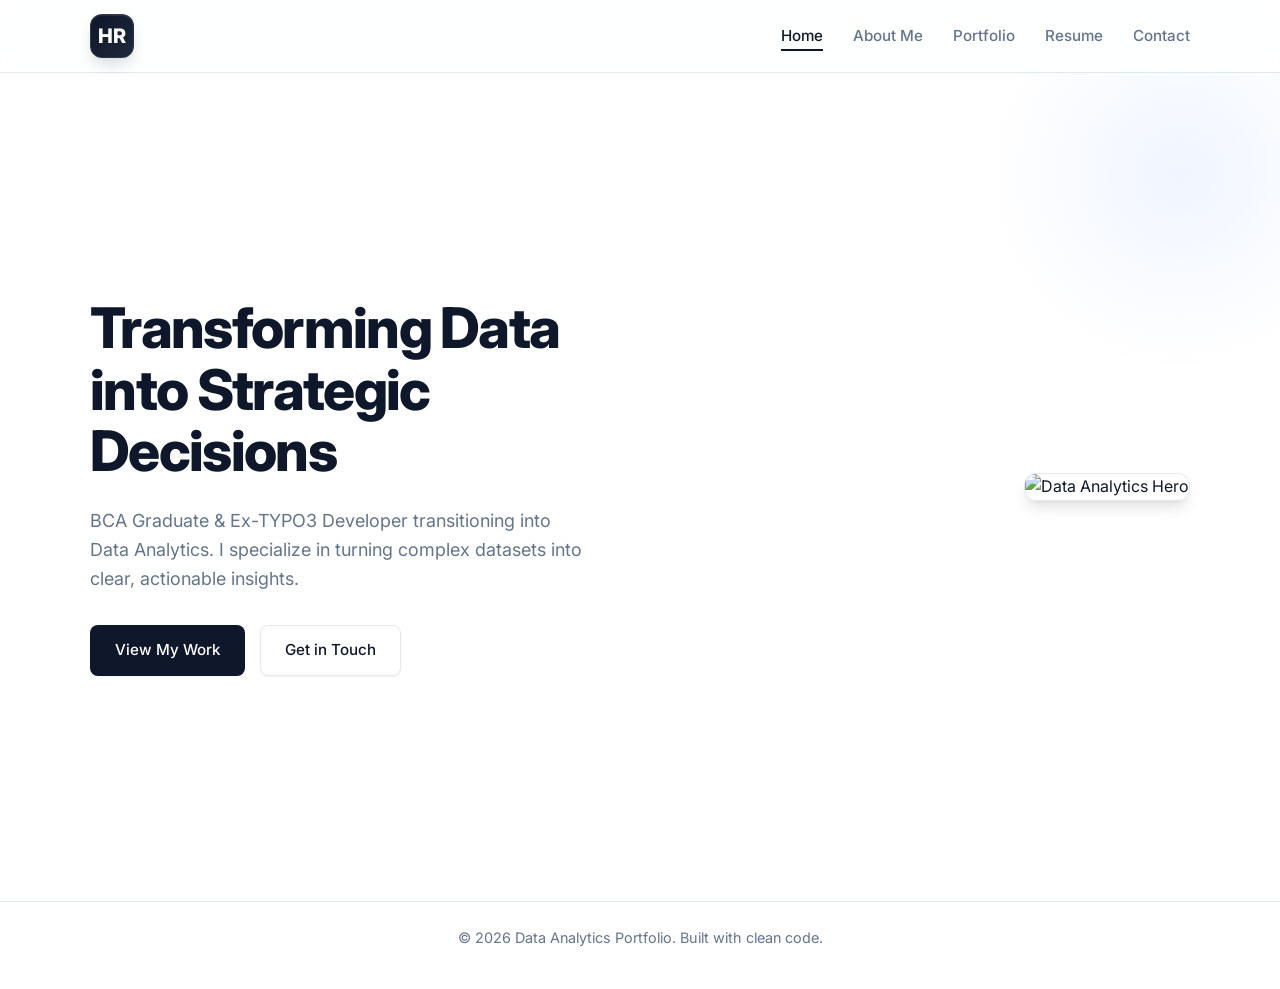
==== index.html @ 183b6f22 "Add files via upload" ====
<!DOCTYPE html>
<html lang="en">
<head>
    <meta charset="UTF-8">
    <meta name="viewport" content="width=device-width, initial-scale=1.0">
    <title>Harry Portfolio | Home</title>
    <link rel="stylesheet" href="/style.css">
    <link rel="stylesheet" href="https://cdnjs.cloudflare.com/ajax/libs/font-awesome/6.4.0/css/all.min.css">
    <link href="https://fonts.googleapis.com/css2?family=Inter:wght@300;400;500;600;700;800&display=swap" rel="stylesheet">
</head>
<body>
    <!-- Header & Nav -->
    <header>
        <div class="container header-container">
            <a href="index.html" class="logo" aria-label="Home"><div class="logo-monogram">HR</div></a>
            <nav>
                <ul class="nav-links">
                    <li><a href="index.html">Home</a></li>
                    <li><a href="about.html">About Me</a></li>
                    <li><a href="portfolio.html">Portfolio</a></li>
                    <li><a href="resume.html">Resume</a></li>
                    <li><a href="contact.html">Contact</a></li>
                </ul>
                <div class="hamburger">
                    <i class="fas fa-bars"></i>
                </div>
            </nav>
        </div>
    </header>

    <!-- Main Content -->
    <main>
        <!-- Home Section -->
        <section id="home" class="hero">
            <div class="container hero-content">
                <div class="hero-text">
                    <h1>Transforming Data into Strategic Decisions</h1>
                    <p>BCA Graduate & Ex-TYPO3 Developer transitioning into Data Analytics. I specialize in turning complex datasets into clear, actionable insights.</p>
                    <div style="display: flex; gap: 15px; margin-top: 20px;">
                        <a href="portfolio.html" class="btn btn-primary">View My Work</a>
                        <a href="contact.html" class="btn btn-outline">Get in Touch</a>
                    </div>
                </div>
                <div class="hero-image">
                    <!-- Placeholder for Midjourney Hero Image -->
                    <img src="https://images.unsplash.com/photo-1551288049-bebda4e38f71?ixlib=rb-4.0.3&auto=format&fit=crop&w=800&q=80" alt="Data Analytics Hero" referrerpolicy="no-referrer">
                </div>
            </div>
        </section>
    </main>

    <!-- Footer -->
    <footer>
        <div class="container">
            <p>&copy; 2026 Data Analytics Portfolio. Built with clean code.</p>
        </div>
    </footer>

    <script src="/script.js"></script>
</body>
</html>
---- style.css ----
/* CSS Variables for Theme - Clean, Professional Light Theme */
:root {
    --primary-color: #0F172A; /* Slate 900 - Very Deep Blue */
    --secondary-color: #3B82F6; /* Blue 500 */
    --accent-color: #0EA5E9; /* Sky 500 */
    --text-main: #0F172A; /* Slate 900 */
    --text-muted: #64748B; /* Slate 500 */
    --bg-main: #F8FAFC; /* Slate 50 */
    --bg-alt: #FFFFFF; /* Pure White */
    --border-color: #E2E8F0; /* Slate 200 */
    --transition: all 0.3s cubic-bezier(0.4, 0, 0.2, 1);
    
    /* Modern, softer shadows */
    --shadow-sm: 0 1px 2px 0 rgb(0 0 0 / 0.05);
    --shadow-md: 0 4px 6px -1px rgb(0 0 0 / 0.1), 0 2px 4px -2px rgb(0 0 0 / 0.1);
    --shadow-lg: 0 10px 15px -3px rgb(0 0 0 / 0.1), 0 4px 6px -4px rgb(0 0 0 / 0.1);
    --shadow-float: 0 20px 25px -5px rgb(0 0 0 / 0.1), 0 8px 10px -6px rgb(0 0 0 / 0.1);
}

/* Base Styles */
* {
    margin: 0;
    padding: 0;
    box-sizing: border-box;
}

body {
    font-family: 'Inter', -apple-system, BlinkMacSystemFont, "Segoe UI", Roboto, Helvetica, Arial, sans-serif;
    background-color: var(--bg-main);
    color: var(--text-main);
    line-height: 1.6;
    display: flex;
    flex-direction: column;
    min-height: 100vh;
    -webkit-font-smoothing: antialiased;
    -moz-osx-font-smoothing: grayscale;
}

main {
    flex: 1;
}

.container {
    width: 90%;
    max-width: 1100px;
    margin: 0 auto;
}

a {
    text-decoration: none;
    color: var(--secondary-color);
    transition: var(--transition);
}

a:hover {
    color: var(--primary-color);
}

img {
    max-width: 100%;
    height: auto;
    display: block;
}

h1, h2, h3, h4 {
    color: var(--text-main);
    font-weight: 700;
    line-height: 1.2;
    letter-spacing: -0.025em;
}

p {
    margin-bottom: 1rem;
    color: var(--text-muted);
}

/* Typography Scale */
h1 { font-size: 2.5rem; }
h2 { font-size: 2rem; margin-bottom: 1.5rem; }
h3 { font-size: 1.5rem; margin-bottom: 1rem; }
h4 { font-size: 1.25rem; margin-bottom: 0.5rem; }

section {
    padding: 80px 0;
}

/* Page Headers (e.g., About, Portfolio, Contact) */
.page-header {
    background-color: var(--bg-alt);
    color: var(--text-main);
    padding: 35px 0 25px;
    text-align: center;
    margin-bottom: 30px;
    border-bottom: 1px solid var(--border-color);
}

.page-header h1 {
    font-size: 2.2rem;
    font-weight: 800;
    color: var(--primary-color);
    margin-bottom: 8px;
}

.page-header p {
    font-size: 1.05rem;
    color: var(--text-muted);
    max-width: 700px;
    margin: 0 auto;
}


/* Buttons */
.btn {
    display: inline-flex;
    align-items: center;
    justify-content: center;
    padding: 12px 24px;
    border-radius: 8px;
    font-weight: 500;
    font-size: 0.95rem;
    cursor: pointer;
    transition: var(--transition);
    text-align: center;
}

.btn i {
    margin-right: 8px;
}

.btn-primary {
    background-color: var(--primary-color);
    color: var(--bg-alt);
    box-shadow: var(--shadow-sm);
    border: 1px solid transparent;
}

.btn-primary:hover {
    background-color: #1E293B; /* Slightly lighter than slate 900 */
    color: var(--bg-alt);
    transform: translateY(-2px);
    box-shadow: var(--shadow-md);
}

.btn-outline {
    background-color: var(--bg-alt);
    color: var(--text-main);
    border: 1px solid var(--border-color);
    box-shadow: var(--shadow-sm);
}

.btn-outline:hover {
    background-color: var(--bg-main);
    border-color: #CBD5E1;
    transform: translateY(-2px);
    box-shadow: var(--shadow-md);
}

/* Header & Navigation */
header {
    background-color: rgba(255, 255, 255, 0.85); /* Slightly transparent */
    backdrop-filter: blur(12px); /* Blurred frosted glass effect */
    -webkit-backdrop-filter: blur(12px);
    border-bottom: 1px solid var(--border-color);
    position: sticky;
    top: 0;
    z-index: 1000;
}

.header-container {
    display: flex;
    justify-content: space-between;
    align-items: center;
    height: 72px;
}

.logo {
    display: inline-block;
    transition: var(--transition);
    text-decoration: none;
}

.logo:hover {
    transform: translateY(-2px);
}

.logo-monogram {
    display: flex;
    align-items: center;
    justify-content: center;
    width: 44px;
    height: 44px;
    background: linear-gradient(135deg, var(--primary-color) 0%, #1E293B 100%);
    color: #ffffff;
    border-radius: 12px;
    font-size: 1.25rem;
    font-weight: 800;
    letter-spacing: 0.5px;
    box-shadow: 0 8px 16px -4px rgba(15, 23, 42, 0.2), inset 0 1px 1px rgba(255, 255, 255, 0.1);
    border: 1px solid rgba(255, 255, 255, 0.1);
    position: relative;
    overflow: hidden;
}

.logo-monogram::after {
    content: '';
    position: absolute;
    top: 0;
    left: -100%;
    width: 50%;
    height: 100%;
    background: linear-gradient(90deg, transparent, rgba(255,255,255,0.2), transparent);
    transform: skewX(-20deg);
    transition: left 0.5s ease;
}

.logo:hover .logo-monogram::after {
    left: 150%;
}


.nav-links {
    display: flex;
    gap: 30px;
    list-style: none;
}

.nav-links a {
    font-size: 0.95rem;
    font-weight: 500;
    color: var(--text-muted);
    position: relative;
    padding: 4px 0;
}

.nav-links a::after {
    content: '';
    position: absolute;
    bottom: -2px;
    left: 0;
    width: 0%;
    height: 2px;
    background-color: var(--primary-color);
    transition: var(--transition);
}

.nav-links a:hover, .nav-links a.active {
    color: var(--primary-color);
}

.nav-links a:hover::after, .nav-links a.active::after {
    width: 100%;
}

.hamburger {
    display: none;
    font-size: 1.5rem;
    cursor: pointer;
    color: var(--text-main);
}

/* Hero Section */
.hero {
    min-height: calc(100vh - 72px);
    display: flex;
    align-items: center;
    background: var(--bg-alt);
    position: relative;
    overflow: hidden;
}

/* Subtle modern background accent */
.hero::before {
    content: '';
    position: absolute;
    top: -100px;
    right: -100px;
    width: 400px;
    height: 400px;
    border-radius: 50%;
    background: radial-gradient(circle, rgba(59, 130, 246, 0.08) 0%, rgba(255,255,255,0) 70%);
    z-index: 0;
}

.hero-content {
    display: flex;
    align-items: center;
    justify-content: space-between;
    gap: 60px;
    position: relative;
    z-index: 1;
}

.hero-text {
    flex: 1;
}

.hero-text h1 {
    font-size: 3.5rem;
    line-height: 1.1;
    margin-bottom: 24px;
    color: var(--primary-color);
    font-weight: 800;
    letter-spacing: -0.03em;
}

.hero-text p {
    font-size: 1.125rem;
    color: var(--text-muted);
    margin-bottom: 32px;
    max-width: 500px;
}

.hero-image {
    flex: 1;
    display: flex;
    justify-content: flex-end;
}

.hero-image img {
    border-radius: 12px;
    box-shadow: var(--shadow-lg);
    max-height: 500px;
    object-fit: cover;
    border: 1px solid var(--border-color);
}

/* About Section */
.about-grid {
    display: flex;
    align-items: center;
    gap: 60px;
}

.about-image {
    flex: 1;
}

.about-image img {
    width: 100%;
    border-radius: 12px;
    box-shadow: var(--shadow-md);
    border: 1px solid var(--border-color);
}

.about-text {
    flex: 1;
}

.about-text h3 {
    margin-top: 20px;
}

.skills-list {
    list-style: none;
    display: flex;
    flex-wrap: wrap;
    gap: 12px;
    margin-top: 15px;
    margin-bottom: 30px;
}

.skills-list li {
    display: flex;
    align-items: center;
    gap: 8px;
    font-weight: 500;
    font-size: 0.9rem;
    background: var(--bg-alt);
    padding: 8px 16px;
    border-radius: 6px;
    border: 1px solid var(--border-color);
    box-shadow: var(--shadow-sm);
    transition: var(--transition);
}

.skills-list li:hover {
    transform: translateY(-2px);
    box-shadow: var(--shadow-md);
    border-color: #CBD5E1;
}

.skills-list i {
    color: var(--secondary-color);
}

/* Portfolio/Grid */
.grid {
    display: grid;
    grid-template-columns: repeat(auto-fit, minmax(280px, 1fr));
    gap: 30px;
}

.card {
    background: var(--bg-alt);
    border-radius: 12px;
    overflow: hidden;
    transition: var(--transition);
    border: 1px solid var(--border-color);
    display: flex;
    flex-direction: column;
    box-shadow: var(--shadow-sm);
}

.card:hover {
    transform: translateY(-4px);
    box-shadow: var(--shadow-lg);
    border-color: #CBD5E1;
}

.card img {
    width: 100%;
    height: 200px;
    object-fit: cover;
    border-bottom: 1px solid var(--border-color);
    transition: transform 0.5s ease;
}

.card:hover img {
    transform: scale(1.03);
}

.card-img-wrapper {
    overflow: hidden;
}

.card-content {
    padding: 24px;
    flex: 1;
    display: flex;
    flex-direction: column;
}

.card-content h3 {
    font-size: 1.25rem;
    margin-bottom: 12px;
}

.tags {
    margin-top: auto;
    display: flex;
    flex-wrap: wrap;
    gap: 8px;
    padding-top: 15px;
}

.tags span {
    background-color: var(--bg-main);
    color: var(--text-muted);
    font-size: 0.8rem;
    font-weight: 500;
    padding: 4px 10px;
    border-radius: 4px;
    border: 1px solid var(--border-color);
}

/* Resume/Timeline */
.resume-grid {
    display: grid;
    grid-template-columns: repeat(auto-fit, minmax(280px, 1fr));
    gap: 50px;
}

.timeline {
    border-left: 2px solid var(--border-color);
    padding-left: 30px;
    margin-top: 20px;
}

.timeline-item {
    position: relative;
    margin-bottom: 30px;
    background: var(--bg-alt);
    padding: 24px;
    border-radius: 12px;
    box-shadow: var(--shadow-sm);
    border: 1px solid var(--border-color);
    transition: var(--transition);
}

.timeline-item:hover {
    transform: translateY(-2px);
    box-shadow: var(--shadow-md);
    border-color: #CBD5E1;
}

.timeline-item::before {
    content: '';
    position: absolute;
    left: -37px;
    top: 28px;
    width: 12px;
    height: 12px;
    border-radius: 50%;
    background: var(--bg-alt);
    border: 3px solid var(--secondary-color);
}

.timeline-item h4 {
    color: var(--primary-color);
    font-size: 1.15rem;
}

.timeline-item .company {
    font-weight: 600;
    color: var(--text-main);
    margin-bottom: 4px;
    font-size: 0.95rem;
}

.timeline-item .date {
    font-size: 0.85rem;
    color: var(--text-muted);
    margin-bottom: 15px;
    display: inline-block;
    background: var(--bg-main);
    padding: 2px 8px;
    border-radius: 4px;
    border: 1px solid var(--border-color);
}

.timeline-item p, .timeline-item ul {
    font-size: 0.95rem;
}

/* Contact Section */
.contact-grid {
    display: grid;
    grid-template-columns: 1fr 2fr;
    gap: 50px;
}

.contact-info {
    display: flex;
    flex-direction: column;
    gap: 20px;
}

.contact-card {
    background: var(--bg-alt);
    padding: 24px;
    border-radius: 12px;
    text-align: center;
    border: 1px solid var(--border-color);
    transition: var(--transition);
    box-shadow: var(--shadow-sm);
}

.contact-card:hover {
    transform: translateY(-4px);
    box-shadow: var(--shadow-md);
    border-color: #CBD5E1;
}

.contact-card i {
    font-size: 1.8rem;
    color: var(--secondary-color);
    margin-bottom: 16px;
}

.contact-card h4 {
    font-size: 1.1rem;
    color: var(--text-main);
}

.contact-card p, .contact-card a {
    color: var(--text-muted);
    font-size: 0.95rem;
}

.contact-form {
    background: var(--bg-alt);
    padding: 40px;
    border-radius: 12px;
    border: 1px solid var(--border-color);
    box-shadow: var(--shadow-sm);
    transition: var(--transition);
}

.contact-form:hover {
    box-shadow: var(--shadow-md);
}

.form-group {
    margin-bottom: 20px;
}

.form-group label {
    display: block;
    margin-bottom: 8px;
    font-weight: 500;
    color: var(--text-main);
    font-size: 0.9rem;
}

.form-group input,
.form-group textarea {
    width: 100%;
    padding: 12px 16px;
    border: 1px solid var(--border-color);
    border-radius: 8px;
    font-family: inherit;
    font-size: 1rem;
    background-color: var(--bg-main);
    color: var(--text-main);
    transition: var(--transition);
}

.form-group input:focus,
.form-group textarea:focus {
    outline: none;
    border-color: var(--secondary-color);
    box-shadow: 0 0 0 3px rgba(59, 130, 246, 0.15);
    background-color: var(--bg-alt);
}

/* Footer */
footer {
    background-color: var(--bg-alt);
    color: var(--text-muted);
    text-align: center;
    padding: 24px 0;
    border-top: 1px solid var(--border-color);
    font-size: 0.9rem;
}

/* Responsive */
@media (max-width: 768px) {
    .nav-links {
        display: none;
        flex-direction: column;
        position: absolute;
        top: 72px;
        left: 0;
        width: 100%;
        background-color: var(--bg-alt);
        padding: 20px 0;
        box-shadow: var(--shadow-md);
        border-bottom: 1px solid var(--border-color);
    }
    
    .nav-links.active {
        display: flex;
        align-items: center;
        gap: 15px;
    }
    
    .hamburger {
        display: block;
    }
    
    .hero-content {
        flex-direction: column;
        text-align: center;
        padding-top: 40px;
    }
    
    .hero-text h1 {
        font-size: 2.5rem;
    }
    
    .hero-text p {
        margin: 0 auto 30px;
    }
    
    .about-grid {
        flex-direction: column;
        gap: 40px;
    }
    
    .contact-grid {
        grid-template-columns: 1fr;
        gap: 40px;
    }
    
    .page-header {
        text-align: center;
        padding: 40px 0 30px;
    }
}
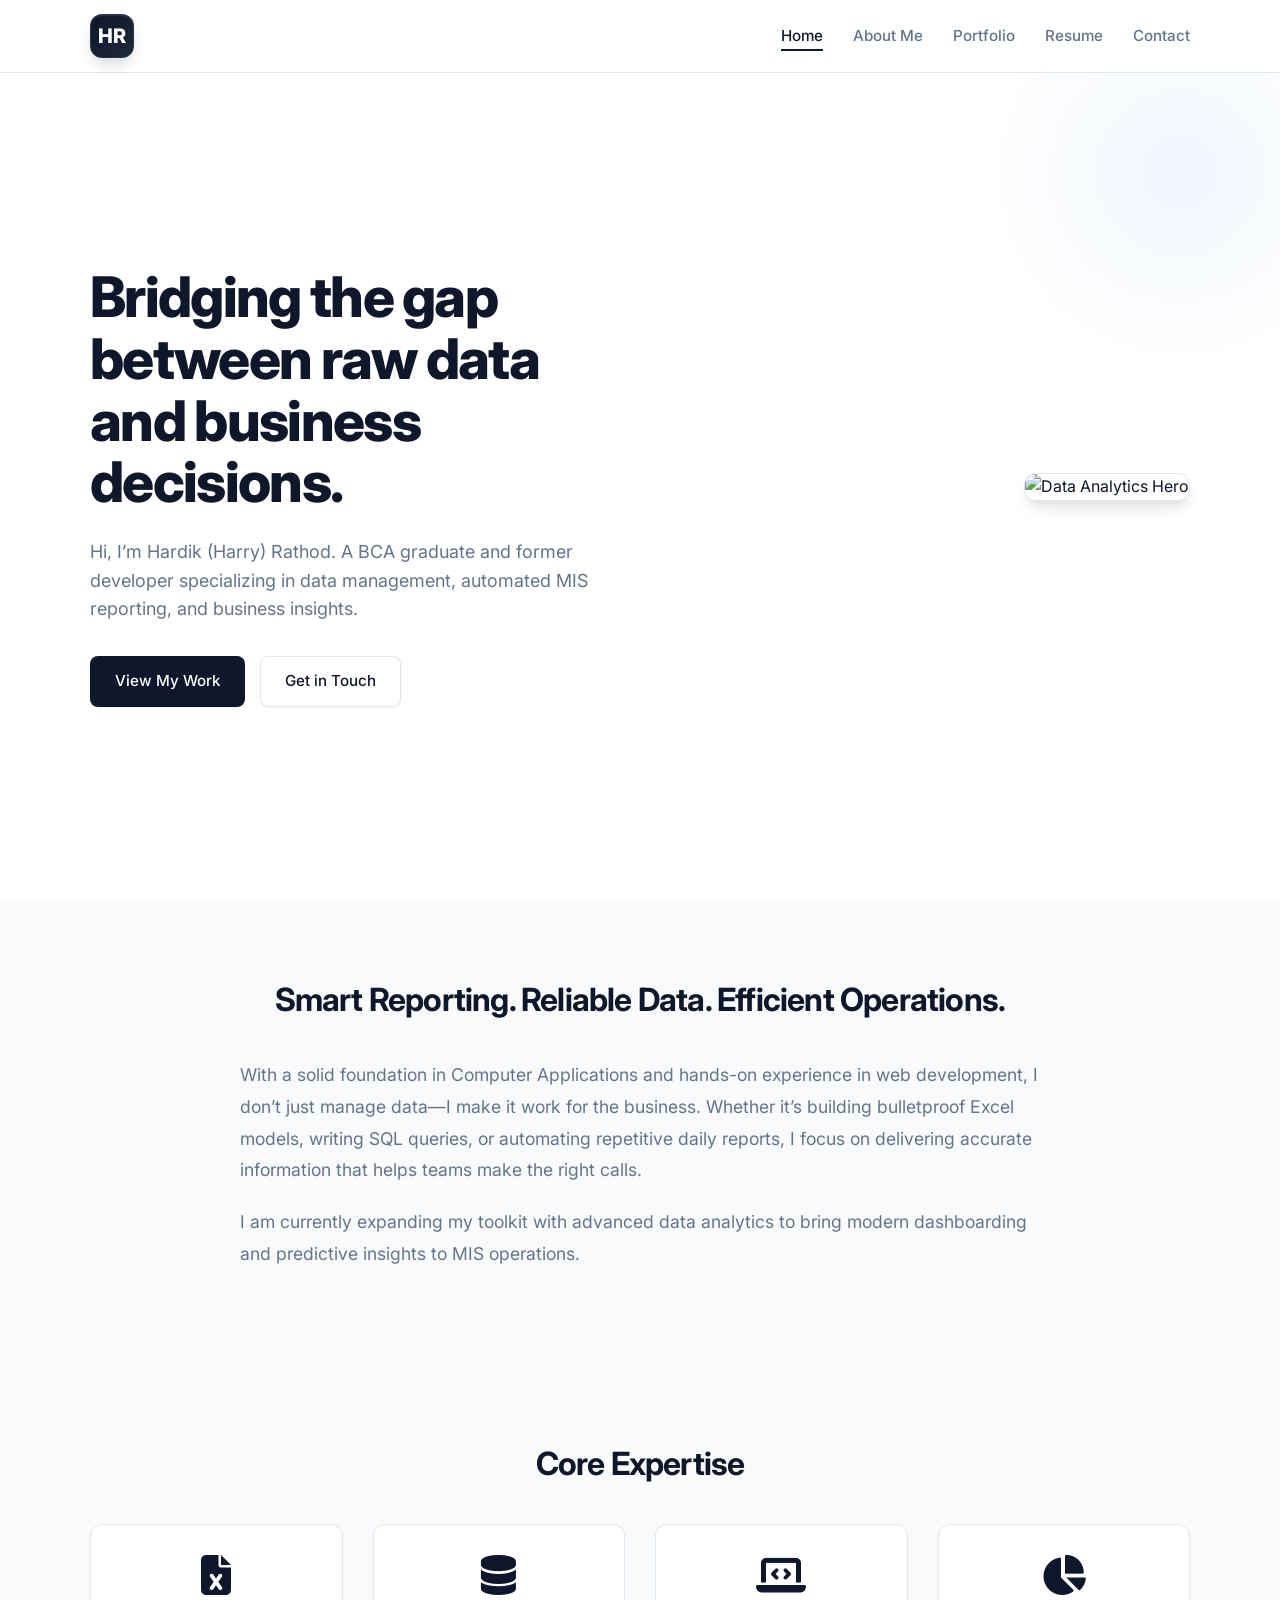
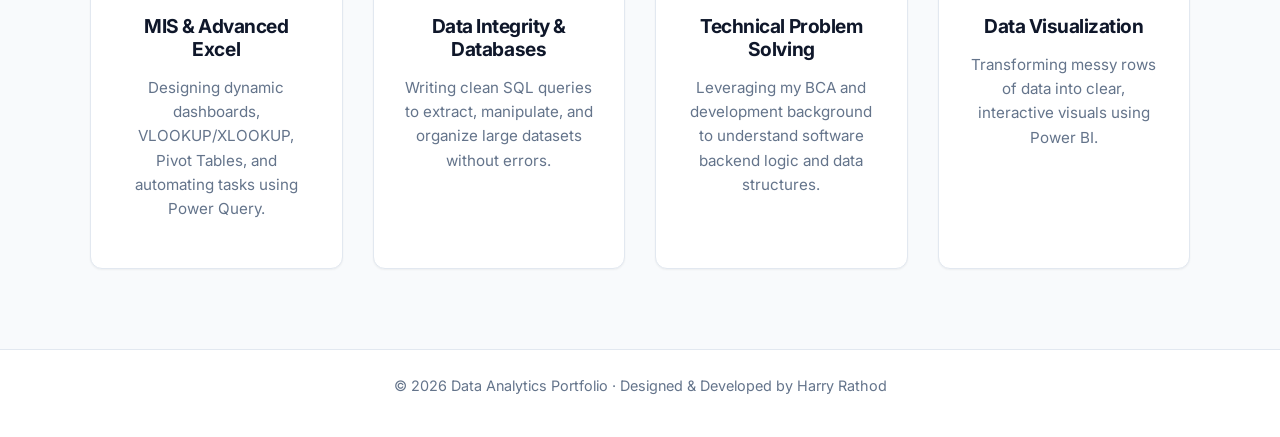
==== commit e9d601a0: "Update index.html" ====
--- a/index.html
+++ b/index.html
@@ -3,8 +3,8 @@
 <head>
     <meta charset="UTF-8">
     <meta name="viewport" content="width=device-width, initial-scale=1.0">
-    <title>Harry Portfolio | Home</title>
-    <link rel="stylesheet" href="/style.css">
+    <title>Data Analytics Portfolio | Home</title>
+    <link rel="stylesheet" href="style.css">
     <link rel="stylesheet" href="https://cdnjs.cloudflare.com/ajax/libs/font-awesome/6.4.0/css/all.min.css">
     <link href="https://fonts.googleapis.com/css2?family=Inter:wght@300;400;500;600;700;800&display=swap" rel="stylesheet">
 </head>
@@ -34,8 +34,8 @@
         <section id="home" class="hero">
             <div class="container hero-content">
                 <div class="hero-text">
-                    <h1>Transforming Data into Strategic Decisions</h1>
-                    <p>BCA Graduate & Ex-TYPO3 Developer transitioning into Data Analytics. I specialize in turning complex datasets into clear, actionable insights.</p>
+                    <h1>Bridging the gap between raw data and business decisions.</h1>
+                    <p>Hi, I’m Hardik (Harry) Rathod. A BCA graduate and former developer specializing in data management, automated MIS reporting, and business insights.</p>
                     <div style="display: flex; gap: 15px; margin-top: 20px;">
                         <a href="portfolio.html" class="btn btn-primary">View My Work</a>
                         <a href="contact.html" class="btn btn-outline">Get in Touch</a>
@@ -47,16 +47,64 @@
                 </div>
             </div>
         </section>
+
+        <!-- Introduction Section -->
+        <section class="section-padding bg-alt">
+            <div class="container">
+                <div class="content-header" style="text-align: center; margin-bottom: 40px;">
+                    <h2>Smart Reporting. Reliable Data. Efficient Operations.</h2>
+                </div>
+                <div class="intro-text" style="max-width: 800px; margin: 0 auto; font-size: 1.1rem; line-height: 1.8; color: var(--text-muted);">
+                    <p style="margin-bottom: 20px;">With a solid foundation in Computer Applications and hands-on experience in web development, I don’t just manage data—I make it work for the business. Whether it’s building bulletproof Excel models, writing SQL queries, or automating repetitive daily reports, I focus on delivering accurate information that helps teams make the right calls.</p>
+                    <p>I am currently expanding my toolkit with advanced data analytics to bring modern dashboarding and predictive insights to MIS operations.</p>
+                </div>
+            </div>
+        </section>
+
+        <!-- Core Expertise Section -->
+        <section class="section-padding">
+            <div class="container">
+                <div class="content-header" style="text-align: center; margin-bottom: 40px;">
+                    <h2>Core Expertise</h2>
+                </div>
+                <div class="expertise-grid" style="display: grid; grid-template-columns: repeat(auto-fit, minmax(250px, 1fr)); gap: 30px;">
+                    <!-- Expertise 1 -->
+                    <div class="card" style="padding: 30px; text-align: center; border: 1px solid var(--border-color); border-radius: 12px; background: var(--bg-alt);">
+                        <i class="fas fa-file-excel" style="font-size: 2.5rem; color: var(--primary-color); margin-bottom: 20px;"></i>
+                        <h3 style="margin-bottom: 15px; font-size: 1.2rem;">MIS & Advanced Excel</h3>
+                        <p style="color: var(--text-muted); font-size: 0.95rem;">Designing dynamic dashboards, VLOOKUP/XLOOKUP, Pivot Tables, and automating tasks using Power Query.</p>
+                    </div>
+                    <!-- Expertise 2 -->
+                    <div class="card" style="padding: 30px; text-align: center; border: 1px solid var(--border-color); border-radius: 12px; background: var(--bg-alt);">
+                        <i class="fas fa-database" style="font-size: 2.5rem; color: var(--primary-color); margin-bottom: 20px;"></i>
+                        <h3 style="margin-bottom: 15px; font-size: 1.2rem;">Data Integrity & Databases</h3>
+                        <p style="color: var(--text-muted); font-size: 0.95rem;">Writing clean SQL queries to extract, manipulate, and organize large datasets without errors.</p>
+                    </div>
+                    <!-- Expertise 3 -->
+                    <div class="card" style="padding: 30px; text-align: center; border: 1px solid var(--border-color); border-radius: 12px; background: var(--bg-alt);">
+                        <i class="fas fa-laptop-code" style="font-size: 2.5rem; color: var(--primary-color); margin-bottom: 20px;"></i>
+                        <h3 style="margin-bottom: 15px; font-size: 1.2rem;">Technical Problem Solving</h3>
+                        <p style="color: var(--text-muted); font-size: 0.95rem;">Leveraging my BCA and development background to understand software backend logic and data structures.</p>
+                    </div>
+                    <!-- Expertise 4 -->
+                    <div class="card" style="padding: 30px; text-align: center; border: 1px solid var(--border-color); border-radius: 12px; background: var(--bg-alt);">
+                        <i class="fas fa-chart-pie" style="font-size: 2.5rem; color: var(--primary-color); margin-bottom: 20px;"></i>
+                        <h3 style="margin-bottom: 15px; font-size: 1.2rem;">Data Visualization</h3>
+                        <p style="color: var(--text-muted); font-size: 0.95rem;">Transforming messy rows of data into clear, interactive visuals using Power BI.</p>
+                    </div>
+                </div>
+            </div>
+        </section>
     </main>
 
     <!-- Footer -->
     <footer>
         <div class="container">
-            <p>&copy; 2026 Data Analytics Portfolio. Built with clean code.</p>
+            <p>&copy; 2026 Data Analytics Portfolio &middot; Designed &amp; Developed by Harry Rathod</p>
         </div>
     </footer>
 
-    <script src="/script.js"></script>
+    <script src="script.js"></script>
 </body>
 </html>
 
--- a/style.css
+++ b/style.css
@@ -407,6 +407,10 @@
     border-color: #CBD5E1;
 }
 
+.card:hover h3 {
+    color: var(--secondary-color);
+}
+
 .card img {
     width: 100%;
     height: 200px;
@@ -448,9 +452,24 @@
     color: var(--text-muted);
     font-size: 0.8rem;
     font-weight: 500;
-    padding: 4px 10px;
-    border-radius: 4px;
-    border: 1px solid var(--border-color);
+    padding: 6px 12px;
+    border-radius: 6px;
+    border: 1px solid var(--border-color);
+    transition: var(--transition);
+}
+
+.card:hover .tags span {
+    border-color: #BFDBFE;
+    background-color: #EFF6FF;
+    color: #1D4ED8;
+}
+
+.tags span:hover, .card:hover .tags span:hover {
+    background-color: var(--secondary-color);
+    color: var(--bg-alt);
+    border-color: var(--secondary-color);
+    transform: translateY(-2px);
+    box-shadow: var(--shadow-sm);
 }
 
 /* Resume/Timeline */
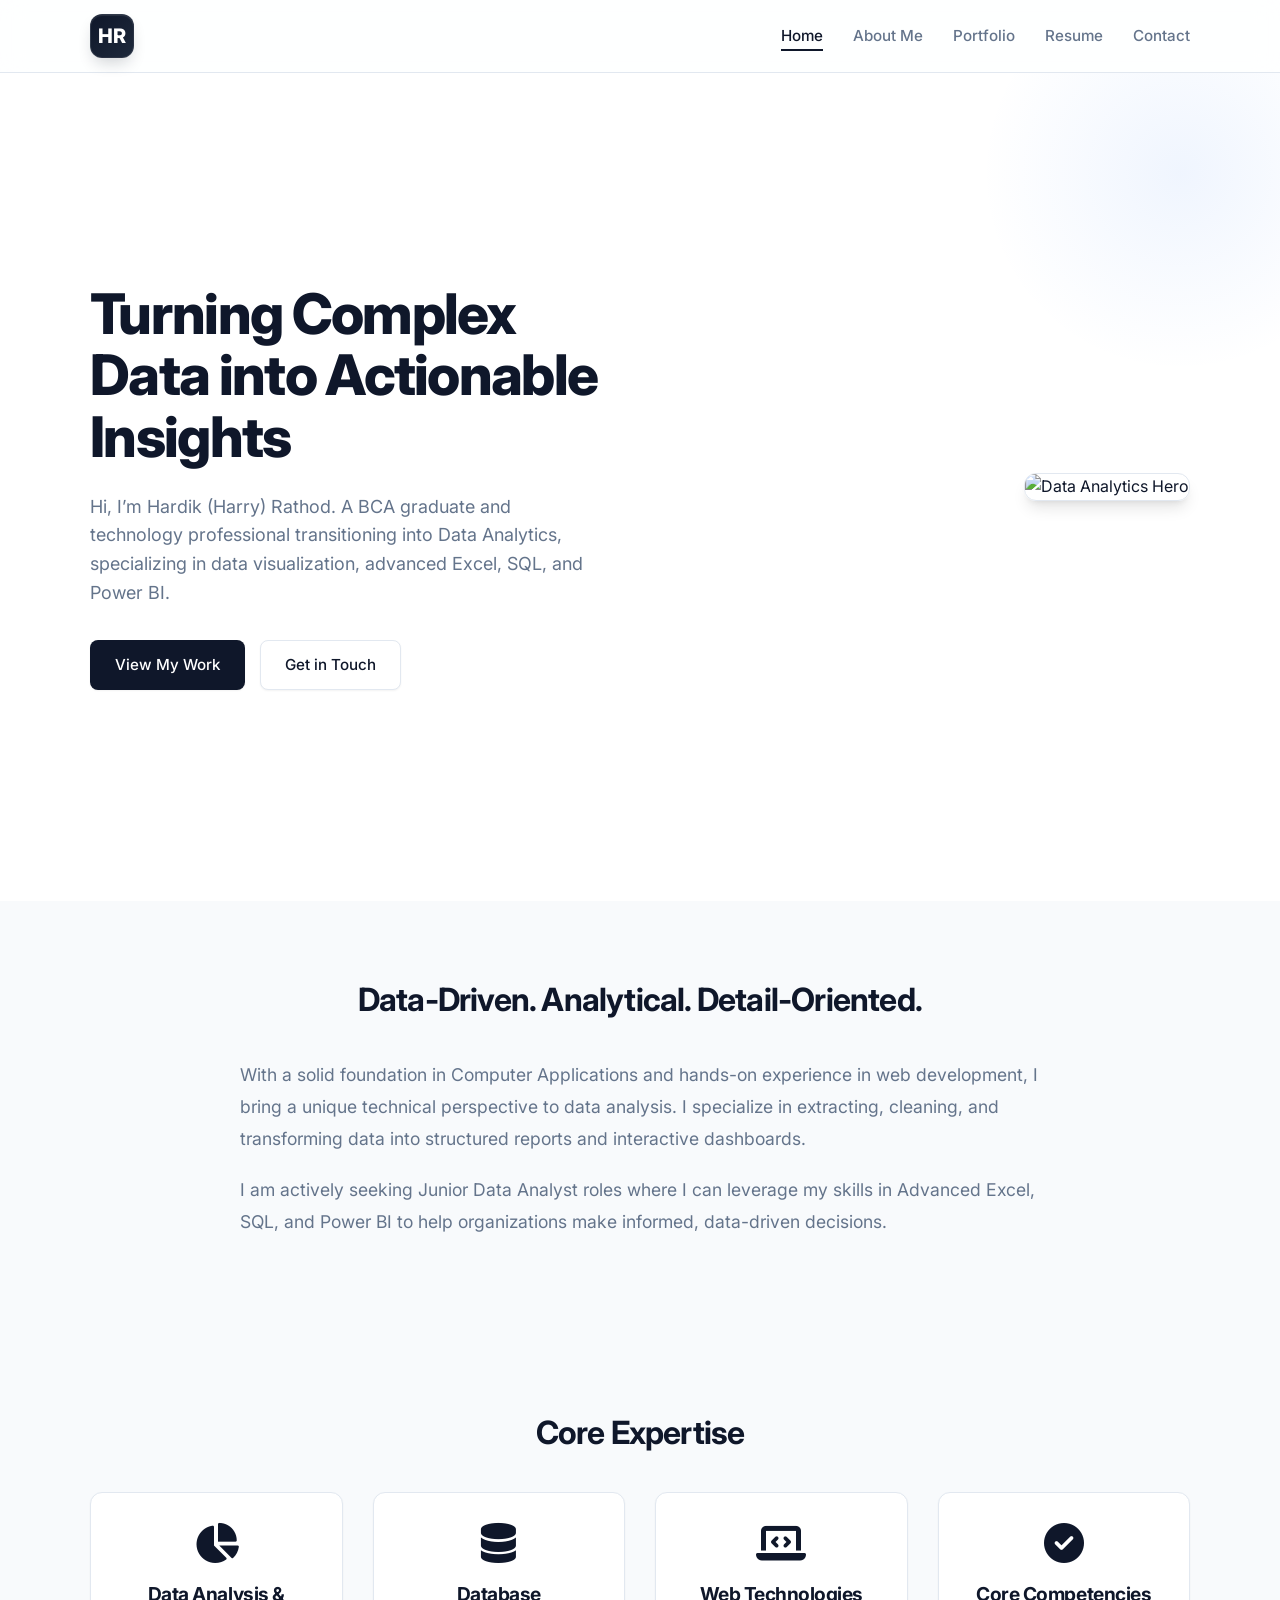
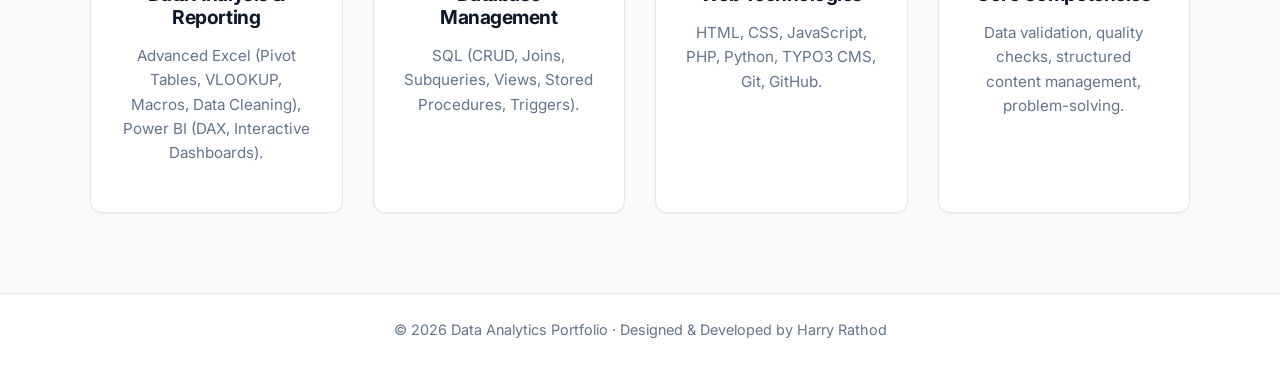
==== commit 5e5457a8: "Update index.html" ====
--- a/index.html
+++ b/index.html
@@ -34,8 +34,8 @@
         <section id="home" class="hero">
             <div class="container hero-content">
                 <div class="hero-text">
-                    <h1>Bridging the gap between raw data and business decisions.</h1>
-                    <p>Hi, I’m Hardik (Harry) Rathod. A BCA graduate and former developer specializing in data management, automated MIS reporting, and business insights.</p>
+                    <h1>Turning Complex Data into Actionable Insights</h1>
+                    <p>Hi, I’m Hardik (Harry) Rathod. A BCA graduate and technology professional transitioning into Data Analytics, specializing in data visualization, advanced Excel, SQL, and Power BI.</p>
                     <div style="display: flex; gap: 15px; margin-top: 20px;">
                         <a href="portfolio.html" class="btn btn-primary">View My Work</a>
                         <a href="contact.html" class="btn btn-outline">Get in Touch</a>
@@ -52,11 +52,11 @@
         <section class="section-padding bg-alt">
             <div class="container">
                 <div class="content-header" style="text-align: center; margin-bottom: 40px;">
-                    <h2>Smart Reporting. Reliable Data. Efficient Operations.</h2>
+                    <h2>Data-Driven. Analytical. Detail-Oriented.</h2>
                 </div>
                 <div class="intro-text" style="max-width: 800px; margin: 0 auto; font-size: 1.1rem; line-height: 1.8; color: var(--text-muted);">
-                    <p style="margin-bottom: 20px;">With a solid foundation in Computer Applications and hands-on experience in web development, I don’t just manage data—I make it work for the business. Whether it’s building bulletproof Excel models, writing SQL queries, or automating repetitive daily reports, I focus on delivering accurate information that helps teams make the right calls.</p>
-                    <p>I am currently expanding my toolkit with advanced data analytics to bring modern dashboarding and predictive insights to MIS operations.</p>
+                    <p style="margin-bottom: 20px;">With a solid foundation in Computer Applications and hands-on experience in web development, I bring a unique technical perspective to data analysis. I specialize in extracting, cleaning, and transforming data into structured reports and interactive dashboards.</p>
+                    <p>I am actively seeking Junior Data Analyst roles where I can leverage my skills in Advanced Excel, SQL, and Power BI to help organizations make informed, data-driven decisions.</p>
                 </div>
             </div>
         </section>
@@ -70,27 +70,27 @@
                 <div class="expertise-grid" style="display: grid; grid-template-columns: repeat(auto-fit, minmax(250px, 1fr)); gap: 30px;">
                     <!-- Expertise 1 -->
                     <div class="card" style="padding: 30px; text-align: center; border: 1px solid var(--border-color); border-radius: 12px; background: var(--bg-alt);">
-                        <i class="fas fa-file-excel" style="font-size: 2.5rem; color: var(--primary-color); margin-bottom: 20px;"></i>
-                        <h3 style="margin-bottom: 15px; font-size: 1.2rem;">MIS & Advanced Excel</h3>
-                        <p style="color: var(--text-muted); font-size: 0.95rem;">Designing dynamic dashboards, VLOOKUP/XLOOKUP, Pivot Tables, and automating tasks using Power Query.</p>
+                        <i class="fas fa-chart-pie" style="font-size: 2.5rem; color: var(--primary-color); margin-bottom: 20px;"></i>
+                        <h3 style="margin-bottom: 15px; font-size: 1.2rem;">Data Analysis & Reporting</h3>
+                        <p style="color: var(--text-muted); font-size: 0.95rem;">Advanced Excel (Pivot Tables, VLOOKUP, Macros, Data Cleaning), Power BI (DAX, Interactive Dashboards).</p>
                     </div>
                     <!-- Expertise 2 -->
                     <div class="card" style="padding: 30px; text-align: center; border: 1px solid var(--border-color); border-radius: 12px; background: var(--bg-alt);">
                         <i class="fas fa-database" style="font-size: 2.5rem; color: var(--primary-color); margin-bottom: 20px;"></i>
-                        <h3 style="margin-bottom: 15px; font-size: 1.2rem;">Data Integrity & Databases</h3>
-                        <p style="color: var(--text-muted); font-size: 0.95rem;">Writing clean SQL queries to extract, manipulate, and organize large datasets without errors.</p>
+                        <h3 style="margin-bottom: 15px; font-size: 1.2rem;">Database Management</h3>
+                        <p style="color: var(--text-muted); font-size: 0.95rem;">SQL (CRUD, Joins, Subqueries, Views, Stored Procedures, Triggers).</p>
                     </div>
                     <!-- Expertise 3 -->
                     <div class="card" style="padding: 30px; text-align: center; border: 1px solid var(--border-color); border-radius: 12px; background: var(--bg-alt);">
                         <i class="fas fa-laptop-code" style="font-size: 2.5rem; color: var(--primary-color); margin-bottom: 20px;"></i>
-                        <h3 style="margin-bottom: 15px; font-size: 1.2rem;">Technical Problem Solving</h3>
-                        <p style="color: var(--text-muted); font-size: 0.95rem;">Leveraging my BCA and development background to understand software backend logic and data structures.</p>
+                        <h3 style="margin-bottom: 15px; font-size: 1.2rem;">Web Technologies</h3>
+                        <p style="color: var(--text-muted); font-size: 0.95rem;">HTML, CSS, JavaScript, PHP, Python, TYPO3 CMS, Git, GitHub.</p>
                     </div>
                     <!-- Expertise 4 -->
                     <div class="card" style="padding: 30px; text-align: center; border: 1px solid var(--border-color); border-radius: 12px; background: var(--bg-alt);">
-                        <i class="fas fa-chart-pie" style="font-size: 2.5rem; color: var(--primary-color); margin-bottom: 20px;"></i>
-                        <h3 style="margin-bottom: 15px; font-size: 1.2rem;">Data Visualization</h3>
-                        <p style="color: var(--text-muted); font-size: 0.95rem;">Transforming messy rows of data into clear, interactive visuals using Power BI.</p>
+                        <i class="fas fa-check-circle" style="font-size: 2.5rem; color: var(--primary-color); margin-bottom: 20px;"></i>
+                        <h3 style="margin-bottom: 15px; font-size: 1.2rem;">Core Competencies</h3>
+                        <p style="color: var(--text-muted); font-size: 0.95rem;">Data validation, quality checks, structured content management, problem-solving.</p>
                     </div>
                 </div>
             </div>
